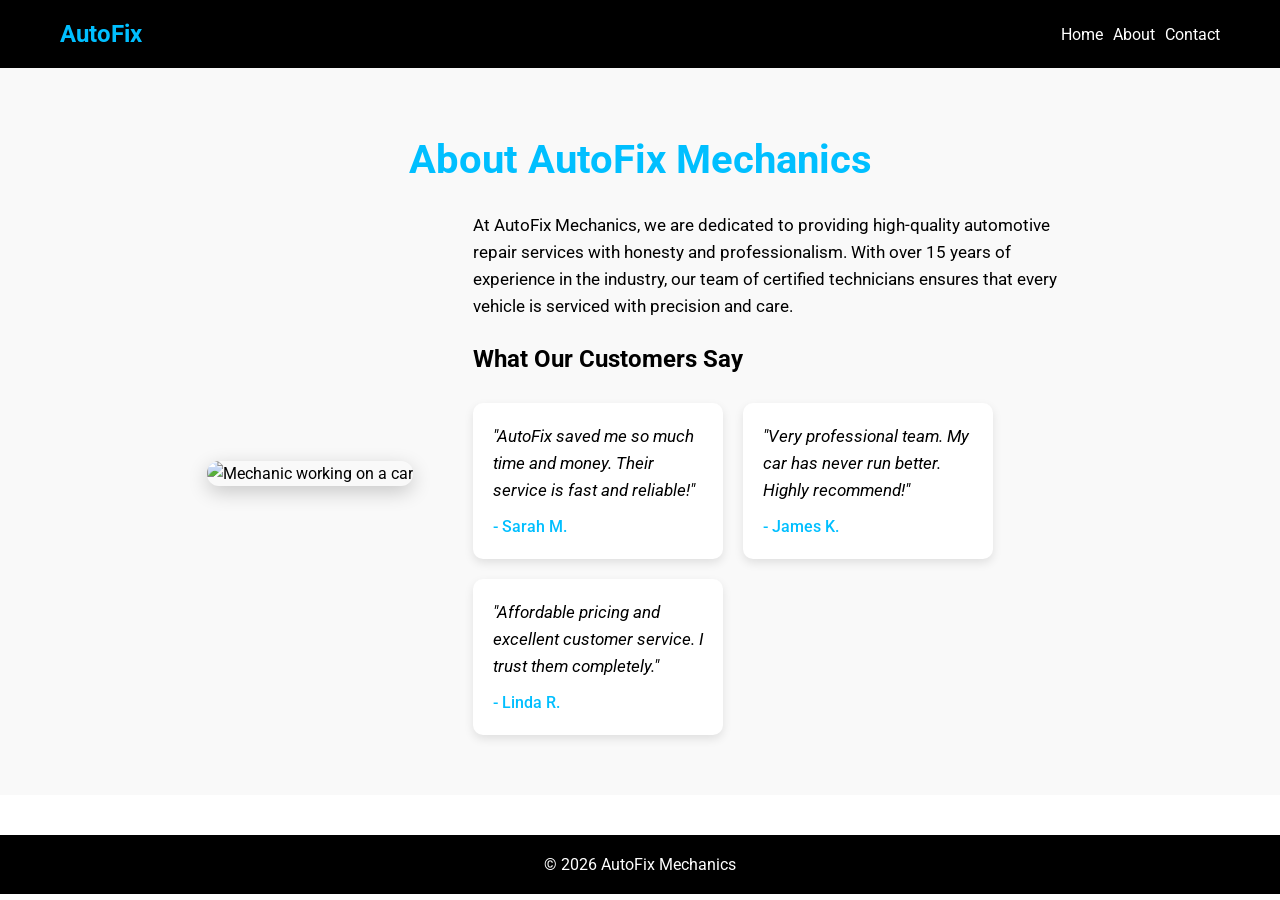
==== about.html @ c3317507 "made change" ====
<!DOCTYPE html>
<html lang="en">
<head>

<meta charset="UTF-8">
<meta name="viewport" content="width=device-width, initial-scale=1.0">

<title>About Us</title>

<link rel="icon" href="https://cdn-icons-png.flaticon.com/512/18314/18314486.png">

<link href="https://fonts.googleapis.com/css2?family=Roboto:wght@300;400;700&display=swap" rel="stylesheet">

<link rel="stylesheet" href="style.css">

</head>

<body>

<header>
<nav class="navbar">

<h1 class="logo"> AutoFix</h1>

<ul class="nav-links">
<li><a href="index.html">Home</a></li>
<li><a href="about.html">About</a></li>
<li><a href="contact.html">Contact</a></li>
</ul>

</nav>
</header>




<section class="about">

<h1>About AutoFix Mechanics</h1>

<div class="about-container">

<div class="about-image">
<img src="https://images.unsplash.com/photo-1619642751034-765dfdf7c58e" alt="Mechanic working on a car">
</div>

<div class="about-text">

<p>
At AutoFix Mechanics, we are dedicated to providing high-quality automotive repair
services with honesty and professionalism. With over 15 years of experience in the industry,
our team of certified technicians ensures that every vehicle is serviced with precision and care.
</p>

<h2>What Our Customers Say</h2>

<div class="testimonials">

<div class="testimonial-card">
<p>"AutoFix saved me so much time and money. Their service is fast and reliable!"</p>
<h4>- Sarah M.</h4>
</div>

<div class="testimonial-card">
<p>"Very professional team. My car has never run better. Highly recommend!"</p>
<h4>- James K.</h4>
</div>

<div class="testimonial-card">
<p>"Affordable pricing and excellent customer service. I trust them completely."</p>
<h4>- Linda R.</h4>
</div>

</div>

</div>

</div>

</section>


<footer>
<p>© 2026 AutoFix Mechanics</p>
</footer>

</body>
</html>
---- style.css ----
*{
    margin:0;
    padding:0;
    box-sizing:border-box;
    font-family:'Roboto', sans-serif;
    }
    
    /* COLORS */
    :root{
    --primary:white;
    --secondary:black;
    --tertiary:#00bfff;
    }
    
    /* CURSORS */
    body{
    background:var(--primary);
    color:var(--secondary);
    cursor:default;
    }
    
    a, button{
    cursor:pointer;
    }
    
    .navbar{
    display:flex;
    justify-content:space-between;
    align-items:center;
    padding:20px 60px;
    background:black;
    color:white;
    }
    
    .logo{
    color:var(--tertiary);
    font-size:1.8rem;
    font-weight:bold;
    }
    
    .nav-links{
    display:flex;
    list-style:none;
    gap:30px;
    }
    
    .nav-links a{
    text-decoration:none;
    color:white;
    transition:0.3s;
    }
    
    .nav-links a:hover{
    color:var(--tertiary);
    }
   
    .hero{
    height:80vh;
    background:url("https://images.unsplash.com/photo-1486262715619-67b85e0b08d3") center/cover;
    display:flex;
    align-items:center;
    justify-content:center;
    text-align:center;
    color:white;
    }
    
    .hero-text h1{
    font-size:3rem;
    margin-bottom:10px;
    }
    
    .hero-text h2{
    margin-bottom:20px;
    font-weight:300;
    }
    
    .btn{
    padding:12px 25px;
    background:var(--tertiary);
    color:white;
    text-decoration:none;
    border-radius:5px;
    transition:0.3s;
    border:none;
    }
    
    .btn:hover{
    background:black;
    border:1px solid var(--tertiary);
    transform:scale(1.05);
    box-shadow:0 0 10px var(--tertiary);
    }
    
   
    .services{
    padding:60px 10%;
    text-align:center;
    }
    
    .service-container{
    display:flex;
    gap:30px;
    margin-top:40px;
    flex-wrap:wrap;
    justify-content:center;
    }
    
    .card{
    background:white;
    box-shadow:0 4px 10px rgba(0,0,0,0.1);
    padding:20px;
    width:300px;
    transition:0.3s;
    }
    
    .card img{
    width:100%;
    height:200px;
    object-fit:cover;
    }
    
    .card:hover{
    transform:translateY(-10px);
    }
    
    .card h3{
    margin-top:15px;
    color:var(--tertiary);
    }
  
    input, textarea{
    width:50%;
    padding:10px;
    border:1px solid #ccc;
    }
    
  
    footer{
    background:black;
    color:white;
    text-align:center;
    padding:20px;
    margin-top:40px;
    }

   
.about {
    padding: 80px 10%;
    line-height: 1.8;
    background: #f9f9f9;
}

.about h1 {
    margin-bottom: 30px;
    color: var(--tertiary);
    text-align: center;
    font-size: 2.5rem;
}

.about-container {
    display: flex;
    align-items: center;
    justify-content: center;
    gap: 60px;
    flex-wrap: wrap;
}

.about-image img {
    width: 450px;
    max-width: 100%;
    border-radius: 12px;
    box-shadow: 0 6px 20px rgba(0,0,0,0.2);
}


.about-text {
    max-width: 600px;
}

.about-text p {
    margin-bottom: 20px;
    font-size: 1.05rem;
}


.testimonials {
    display: flex;
    gap: 20px;
    margin-top: 25px;
    flex-wrap: wrap;
}

.testimonial-card {
    background: white;
    padding: 20px;
    border-radius: 10px;
    width: 250px;
    box-shadow: 0 4px 10px rgba(0,0,0,0.1);
    transition: 0.3s;
}

.testimonial-card:hover {
    transform: translateY(-5px);
}

.testimonial-card p {
    font-style: italic;
    margin-bottom: 10px;
}

.testimonial-card h4 {
    color: var(--tertiary);
    font-weight: 500;
}

/* MOBILE RESPONSIVE */
@media (max-width: 768px) {

    .about {
        padding: 50px 5%;
        text-align: center;
    }

    .about-container {
        flex-direction: column;
    }

    .about-text {
        max-width: 100%;
    }

    .testimonials {
        justify-content: center;
    }

    .testimonial-card {
        width: 90%;
    }
}

    /* ABOUT WITH IMAGE */

/* .about-container{
    display:flex;
    align-items:center;
    gap:40px;
    margin-top:30px;
    flex-wrap:wrap;
    } */
    /* .about-container{
        display:flex;
        align-items:center;
        justify-content:space-between;
        gap:50px;
        margin-top:30px;
        flex-wrap:wrap;
        }
        
    
    .about-image img{
    width:400px;
    border-radius:10px;
    box-shadow:0 4px 10px rgba(0,0,0,0.2);
    /* } */
    
    .about-text{
    max-width:600px;
    } */
    
    .about{
        padding:60px 10%;
        line-height:1.6;
        }
        
        .about h1{
        margin-bottom:20px;
        color:var(--tertiary);
        }
        
        .about h2{
        margin-top:20px;
        color:var(--secondary);
        }
        
        .about-list{
        margin-top:10px;
        padding-left:20px;
        }
        
        .about-list li{
        margin-bottom:8px;
        }
        
    
    .about{
        padding:60px 10%;
        line-height:1.6;
        }
        
        .about h1{
        margin-bottom:20px;
        color:var(--tertiary);
        }
        
        .about h2{
        margin-top:20px;
        color:var(--secondary);
        }
        
        .about-list{
        margin-top:10px;
        padding-left:20px;
        }
        
        .about-list li{
        margin-bottom:8px;
        }
        
   
    @media (max-width:768px){
        .navbar{
            flex-direction: row;
            justify-content: space-between;
            align-items: center;
            padding: 15px 20px;
        }
    
        .nav-links{
            flex-direction: row; 
            gap: 15px;
            flex-wrap: nowrap; 
            justify-content: center;
        }
        .nav-links a{
            font-size: 0.9rem;
        }
    .hero-text h1{
    font-size:2rem;
    }
    
    .hero-text h2{
    font-size:1rem;
    }
    
    .service-container{
    flex-direction:column;
    align-items:center;
    }
    
    .card{
    width:90%;
    }
    
    input, textarea{
    width:90%;
    }
    
    .btn{
    width:80%;
    }
    
    }
    @media (max-width:768px){

        .about-container{
        flex-direction:column;
        text-align:center;
        }
        
        .about-image img{
        width:90%;
        }
        
        }
        .logo{
            font-size: 1.5rem;
        }
        
        .nav-links{
            gap: 10px;
        }
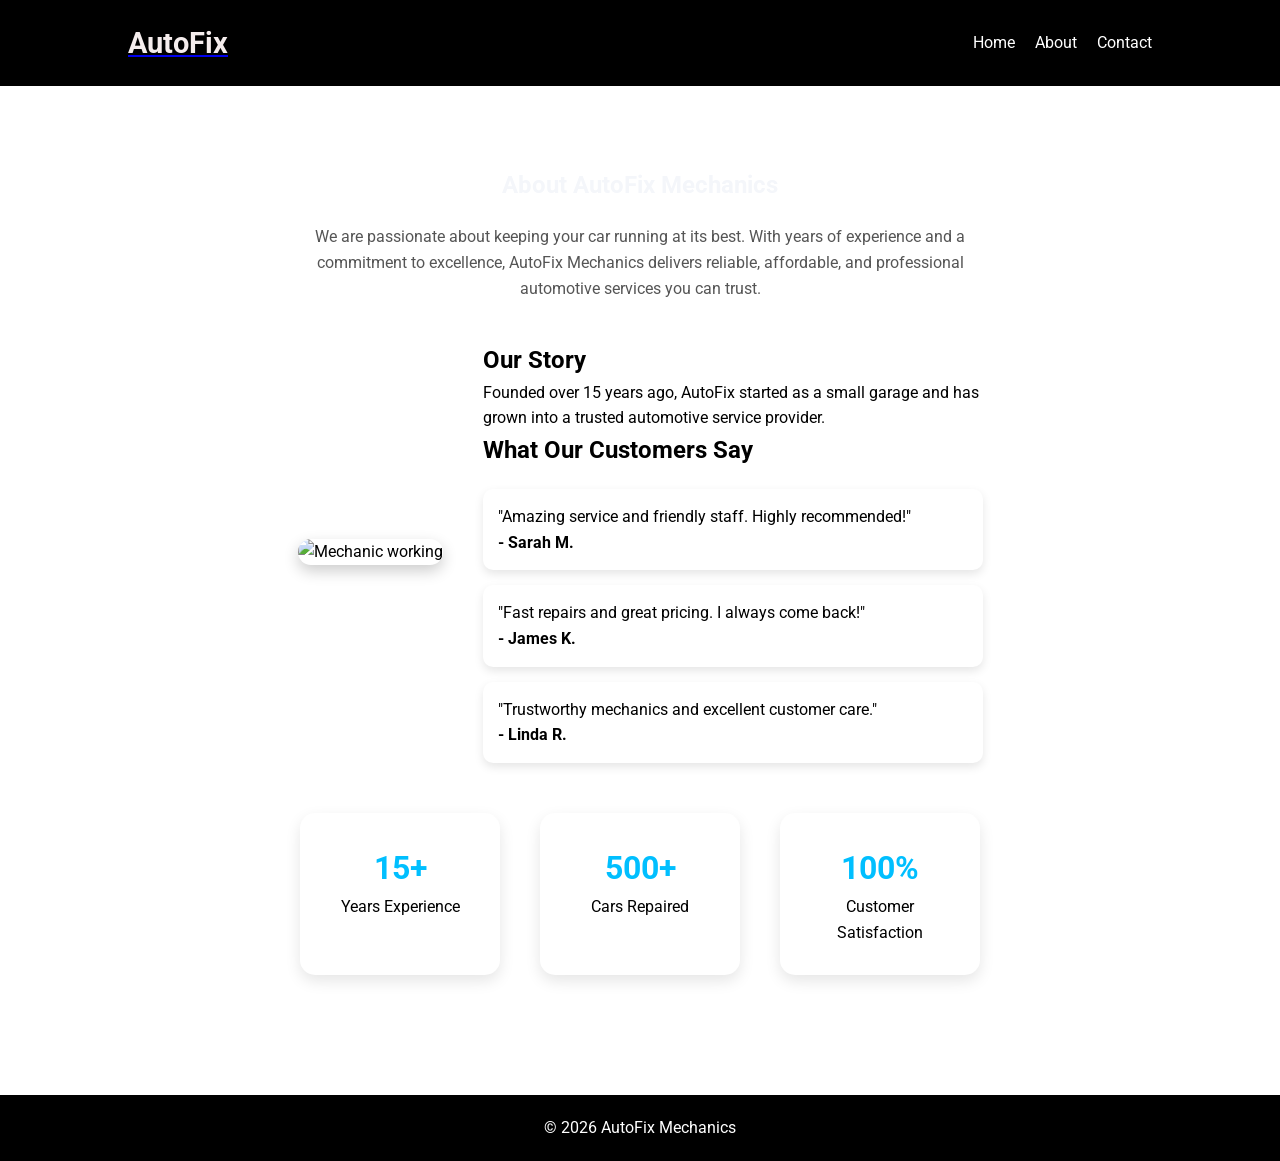
==== commit d44bb847: "last change" ====
--- a/about.html
+++ b/about.html
@@ -20,7 +20,7 @@
 <header>
 <nav class="navbar">
 
-<h1 class="logo"> AutoFix</h1>
+    <a href="index.html"><h1 class="logo">AutoFix</h1></a>
 
 <ul class="nav-links">
 <li><a href="index.html">Home</a></li>
@@ -31,25 +31,28 @@
 </nav>
 </header>
 
-
-
-
 <section class="about">
 
 <h1>About AutoFix Mechanics</h1>
 
+<p class="about-intro">
+We are passionate about keeping your car running at its best. With years of
+experience and a commitment to excellence, AutoFix Mechanics delivers reliable,
+affordable, and professional automotive services you can trust.
+</p>
+
 <div class="about-container">
 
 <div class="about-image">
-<img src="https://images.unsplash.com/photo-1619642751034-765dfdf7c58e" alt="Mechanic working on a car">
+<img src="https://images.unsplash.com/photo-1619642751034-765dfdf7c58e" alt="Mechanic working">
 </div>
 
 <div class="about-text">
 
+<h2>Our Story</h2>
 <p>
-At AutoFix Mechanics, we are dedicated to providing high-quality automotive repair
-services with honesty and professionalism. With over 15 years of experience in the industry,
-our team of certified technicians ensures that every vehicle is serviced with precision and care.
+Founded over 15 years ago, AutoFix started as a small garage and has grown into a trusted
+automotive service provider.
 </p>
 
 <h2>What Our Customers Say</h2>
@@ -57,17 +60,20 @@
 <div class="testimonials">
 
 <div class="testimonial-card">
-<p>"AutoFix saved me so much time and money. Their service is fast and reliable!"</p>
+
+<p>"Amazing service and friendly staff. Highly recommended!"</p>
 <h4>- Sarah M.</h4>
 </div>
 
 <div class="testimonial-card">
-<p>"Very professional team. My car has never run better. Highly recommend!"</p>
+
+<p>"Fast repairs and great pricing. I always come back!"</p>
 <h4>- James K.</h4>
 </div>
 
 <div class="testimonial-card">
-<p>"Affordable pricing and excellent customer service. I trust them completely."</p>
+
+<p>"Trustworthy mechanics and excellent customer care."</p>
 <h4>- Linda R.</h4>
 </div>
 
@@ -77,8 +83,27 @@
 
 </div>
 
+
+<div class="about-extra">
+
+<div class="extra-box">
+<h3>15+</h3>
+<p>Years Experience</p>
+</div>
+
+<div class="extra-box">
+<h3>500+</h3>
+<p>Cars Repaired</p>
+</div>
+
+<div class="extra-box">
+<h3>100%</h3>
+<p>Customer Satisfaction</p>
+</div>
+
+</div>
+
 </section>
-
 
 <footer>
 <p>© 2026 AutoFix Mechanics</p>
--- a/style.css
+++ b/style.css
@@ -1,3 +1,4 @@
+
 *{
     margin:0;
     padding:0;
@@ -5,43 +6,48 @@
     font-family:'Roboto', sans-serif;
     }
     
-    /* COLORS */
+   
     :root{
-    --primary:white;
-    --secondary:black;
+    --primary:#ffffff;
+    --secondary:#000000;
     --tertiary:#00bfff;
     }
-    
-    /* CURSORS */
+   
     body{
     background:var(--primary);
     color:var(--secondary);
-    cursor:default;
-    }
-    
-    a, button{
-    cursor:pointer;
+    line-height:1.6;
     }
     
     .navbar{
     display:flex;
     justify-content:space-between;
     align-items:center;
-    padding:20px 60px;
-    background:black;
-    color:white;
+    padding:20px 10%;
+    background:var(--secondary);
     }
     
     .logo{
-    color:var(--tertiary);
+    color:rgb(245, 237, 237);
     font-size:1.8rem;
     font-weight:bold;
-    }
-    
+    text-decoration: none;
+    }
+
+    h1{
+        
+        color: rgb(244, 246, 250);
+        text-decoration: none;
+    }
+
+    .logo a:hover{
+        color:var(--tertiary);
+    }
+
     .nav-links{
-    display:flex;
     list-style:none;
-    gap:30px;
+    display:flex;
+    gap:20px;
     }
     
     .nav-links a{
@@ -55,13 +61,23 @@
     }
    
     .hero{
-    height:80vh;
-    background:url("https://images.unsplash.com/photo-1486262715619-67b85e0b08d3") center/cover;
-    display:flex;
-    align-items:center;
-    justify-content:center;
-    text-align:center;
+    height:90vh;
+    display:flex;
+    justify-content:center;
+    align-items:center;
+    text-align:center;
+    background:linear-gradient(rgba(0,0,0,0.6),rgba(0,0,0,0.6)),
+    url('https://images.unsplash.com/photo-1503376780353-7e6692767b70');
+    background-size:cover;
+    background-position:center;
     color:white;
+    padding:20px;
+    }
+    
+    .hero-text{
+    background:rgba(0,0,0,0.4);
+    padding:30px;
+    border-radius:15px;
     }
     
     .hero-text h1{
@@ -70,270 +86,270 @@
     }
     
     .hero-text h2{
+    font-weight:300;
     margin-bottom:20px;
-    font-weight:300;
-    }
+    }
+    
     
     .btn{
+    background:linear-gradient(45deg, #00bfff, #009acd);
+    color:white;
     padding:12px 25px;
-    background:var(--tertiary);
-    color:white;
+    border-radius:30px;
     text-decoration:none;
-    border-radius:5px;
+    display:inline-block;
     transition:0.3s;
-    border:none;
+    box-shadow:0 4px 15px rgba(0,191,255,0.4);
+    position:relative;
+    overflow:hidden;
     }
     
     .btn:hover{
-    background:black;
-    border:1px solid var(--tertiary);
-    transform:scale(1.05);
-    box-shadow:0 0 10px var(--tertiary);
+    transform:translateY(-3px) scale(1.05);
+    box-shadow:0 0 15px #00bfff,
+               0 0 30px rgba(0,191,255,0.6);
+    }
+    
+    .btn:active{
+    transform:scale(0.95);
+    }
+    
+    .btn::before{
+    content:"";
+    position:absolute;
+    top:0;
+    left:-100%;
+    width:100%;
+    height:100%;
+    background:linear-gradient(120deg, transparent, rgba(255,255,255,0.6), transparent);
+    transition:0.5s;
+    }
+    
+    .btn:hover::before{
+    left:100%;
     }
     
    
     .services{
-    padding:60px 10%;
-    text-align:center;
+    padding:80px 10%;
+    text-align:center;
+    }
+    
+    .services h2{
+    margin-bottom:40px;
     }
     
     .service-container{
     display:flex;
+    justify-content:center;
     gap:30px;
-    margin-top:40px;
     flex-wrap:wrap;
-    justify-content:center;
-    }
+    }
+    
     
     .card{
     background:white;
-    box-shadow:0 4px 10px rgba(0,0,0,0.1);
-    padding:20px;
-    width:300px;
-    transition:0.3s;
+    width:260px;
+    border-radius:15px;
+    overflow:hidden;
+    box-shadow:0 6px 15px rgba(0,0,0,0.1);
+    transition:0.4s;
+    position:relative;
+    }
+    
+    .card:hover{
+    transform:translateY(-10px) scale(1.03);
+    box-shadow:0 0 15px var(--tertiary),
+               0 0 30px rgba(0,191,255,0.5);
     }
     
     .card img{
     width:100%;
-    height:200px;
+    height:180px;
     object-fit:cover;
     }
     
-    .card:hover{
+    .card h3{
+    margin:15px 0 10px;
+    }
+    
+    .card p{
+    padding:0 15px 20px;
+    color:#555;
+    }
+   
+    .about{
+    padding:80px 10%;
+    text-align:center;
+    }
+    
+    .about-intro{
+    max-width:700px;
+    margin:20px auto 40px;
+    color:#555;
+    }
+    
+    .about-container{
+    display:flex;
+    align-items:center;
+    gap:40px;
+    flex-wrap:wrap;
+    justify-content:center;
+    }
+    
+    .about-image img{
+    width:350px;
+    border-radius:15px;
+    box-shadow:0 6px 15px rgba(0,0,0,0.2);
+    transition:0.4s ease;
+    }
+    
+    .about-image img:hover{
+    transform:translateY(-10px) scale(1.03);
+    box-shadow:0 0 15px var(--tertiary),
+               0 0 30px rgba(0,191,255,0.5);
+    }
+    
+    .about-text{
+    max-width:500px;
+    text-align:left;
+    }
+    
+   
+    .testimonials{
+    margin-top:20px;
+    display:flex;
+    flex-direction:column;
+    gap:15px;
+    }
+    
+    .testimonial-card{
+    background:white;
+    padding:15px;
+    border-radius:10px;
+    box-shadow:0 4px 10px rgba(0,0,0,0.1);
+    }
+    
+    .about-extra{
+    display:flex;
+    justify-content:center;
+    gap:40px;
+    margin-top:50px;
+    flex-wrap:wrap;
+    }
+    
+    .extra-box{
+    background:white;
+    padding:30px;
+    width:200px;
+    text-align:center;
+    border-radius:15px;
+    box-shadow:0 6px 15px rgba(0,0,0,0.1);
+    transition:0.3s;
+    }
+    
+    .extra-box:hover{
     transform:translateY(-10px);
     }
     
-    .card h3{
-    margin-top:15px;
+    .extra-box h3{
+    font-size:2rem;
     color:var(--tertiary);
     }
-  
-    input, textarea{
-    width:50%;
-    padding:10px;
+    
+    
+    .contact{
+    padding: 2vh  10%;
+    text-align:center;
+    background:#f9f9f9;
+    overflow-y: hidden;
+    }
+    
+    .contact-intro{
+    margin-bottom:40px;
+    color:#555;
+    }
+    
+    .contact-container{
+    display:flex;
+    justify-content:center;
+    gap:50px;
+    flex-wrap:wrap;
+    }
+    
+    .contact-form{
+    display:flex;
+    flex-direction:column;
+    gap:15px;
+    }
+    
+    .contact-form input,
+    .contact-form textarea{
+    width:300px;
+    padding:12px;
+    border-radius:8px;
     border:1px solid #ccc;
     }
     
-  
+    .contact-form textarea{
+    min-height:120px;
+    resize:none;
+    }
+    
+    .contact-info{
+    background:white;
+    padding:30px;
+    border-radius:15px;
+    box-shadow:0 6px 15px rgba(0,0,0,0.1);
+    text-align:left;
+    }
+    
+    .contact-info h3{
+    margin-top:10px;
+    color:var(--tertiary);
+    }
+    
+
     footer{
-    background:black;
+    background:var(--secondary);
     color:white;
     text-align:center;
     padding:20px;
     margin-top:40px;
     }
-
-   
-.about {
-    padding: 80px 10%;
-    line-height: 1.8;
-    background: #f9f9f9;
-}
-
-.about h1 {
-    margin-bottom: 30px;
-    color: var(--tertiary);
-    text-align: center;
-    font-size: 2.5rem;
-}
-
-.about-container {
-    display: flex;
-    align-items: center;
-    justify-content: center;
-    gap: 60px;
-    flex-wrap: wrap;
-}
-
-.about-image img {
-    width: 450px;
-    max-width: 100%;
-    border-radius: 12px;
-    box-shadow: 0 6px 20px rgba(0,0,0,0.2);
-}
-
-
-.about-text {
-    max-width: 600px;
-}
-
-.about-text p {
-    margin-bottom: 20px;
-    font-size: 1.05rem;
-}
-
-
-.testimonials {
-    display: flex;
-    gap: 20px;
-    margin-top: 25px;
-    flex-wrap: wrap;
-}
-
-.testimonial-card {
-    background: white;
-    padding: 20px;
-    border-radius: 10px;
-    width: 250px;
-    box-shadow: 0 4px 10px rgba(0,0,0,0.1);
-    transition: 0.3s;
-}
-
-.testimonial-card:hover {
-    transform: translateY(-5px);
-}
-
-.testimonial-card p {
-    font-style: italic;
-    margin-bottom: 10px;
-}
-
-.testimonial-card h4 {
-    color: var(--tertiary);
-    font-weight: 500;
-}
-
-/* MOBILE RESPONSIVE */
-@media (max-width: 768px) {
-
-    .about {
-        padding: 50px 5%;
-        text-align: center;
-    }
-
-    .about-container {
-        flex-direction: column;
-    }
-
-    .about-text {
-        max-width: 100%;
-    }
-
-    .testimonials {
-        justify-content: center;
-    }
-
-    .testimonial-card {
-        width: 90%;
-    }
-}
-
-    /* ABOUT WITH IMAGE */
-
-/* .about-container{
-    display:flex;
-    align-items:center;
-    gap:40px;
-    margin-top:30px;
-    flex-wrap:wrap;
-    } */
-    /* .about-container{
-        display:flex;
-        align-items:center;
-        justify-content:space-between;
-        gap:50px;
-        margin-top:30px;
-        flex-wrap:wrap;
-        }
-        
-    
-    .about-image img{
-    width:400px;
-    border-radius:10px;
-    box-shadow:0 4px 10px rgba(0,0,0,0.2);
-    /* } */
-    
-    .about-text{
-    max-width:600px;
-    } */
-    
-    .about{
-        padding:60px 10%;
-        line-height:1.6;
-        }
-        
-        .about h1{
-        margin-bottom:20px;
-        color:var(--tertiary);
-        }
-        
-        .about h2{
-        margin-top:20px;
-        color:var(--secondary);
-        }
-        
-        .about-list{
-        margin-top:10px;
-        padding-left:20px;
-        }
-        
-        .about-list li{
-        margin-bottom:8px;
-        }
-        
-    
-    .about{
-        padding:60px 10%;
-        line-height:1.6;
-        }
-        
-        .about h1{
-        margin-bottom:20px;
-        color:var(--tertiary);
-        }
-        
-        .about h2{
-        margin-top:20px;
-        color:var(--secondary);
-        }
-        
-        .about-list{
-        margin-top:10px;
-        padding-left:20px;
-        }
-        
-        .about-list li{
-        margin-bottom:8px;
-        }
-        
-   
+    
+  
+    .fade-in{
+    opacity:0;
+    transform:translateY(20px);
+    animation:fadeInUp 1s ease forwards;
+    }
+    
+    @keyframes fadeInUp{
+    to{
+    opacity:1;
+    transform:translateY(0);
+    }
+    }
+    
+    /* MOBILE RESPONSIVE */
     @media (max-width:768px){
-        .navbar{
-            flex-direction: row;
-            justify-content: space-between;
-            align-items: center;
-            padding: 15px 20px;
-        }
-    
-        .nav-links{
-            flex-direction: row; 
-            gap: 15px;
-            flex-wrap: nowrap; 
-            justify-content: center;
-        }
-        .nav-links a{
-            font-size: 0.9rem;
-        }
+    
+    .navbar{
+    flex-direction:row;
+    gap:10px;
+    text-align:center;
+    }
+    
+    .nav-links{
+    flex-direction:row;
+    gap:10px;
+    }
+    
+    .hero{
+    height:70vh;
+    }
+    
     .hero-text h1{
     font-size:2rem;
     }
@@ -347,35 +363,24 @@
     align-items:center;
     }
     
-    .card{
+    .about-container{
+    flex-direction:column;
+    text-align:center;
+    }
+    
+    .about-text{
+    text-align:center;
+    }
+    
+    .contact-container{
+    flex-direction:column;
+    align-items:center;
+    }
+    
+    .contact-form input,
+    .contact-form textarea{
     width:90%;
     }
     
-    input, textarea{
-    width:90%;
-    }
-    
-    .btn{
-    width:80%;
-    }
-    
-    }
-    @media (max-width:768px){
-
-        .about-container{
-        flex-direction:column;
-        text-align:center;
-        }
-        
-        .about-image img{
-        width:90%;
-        }
-        
-        }
-        .logo{
-            font-size: 1.5rem;
-        }
-        
-        .nav-links{
-            gap: 10px;
-        }+    }
+    
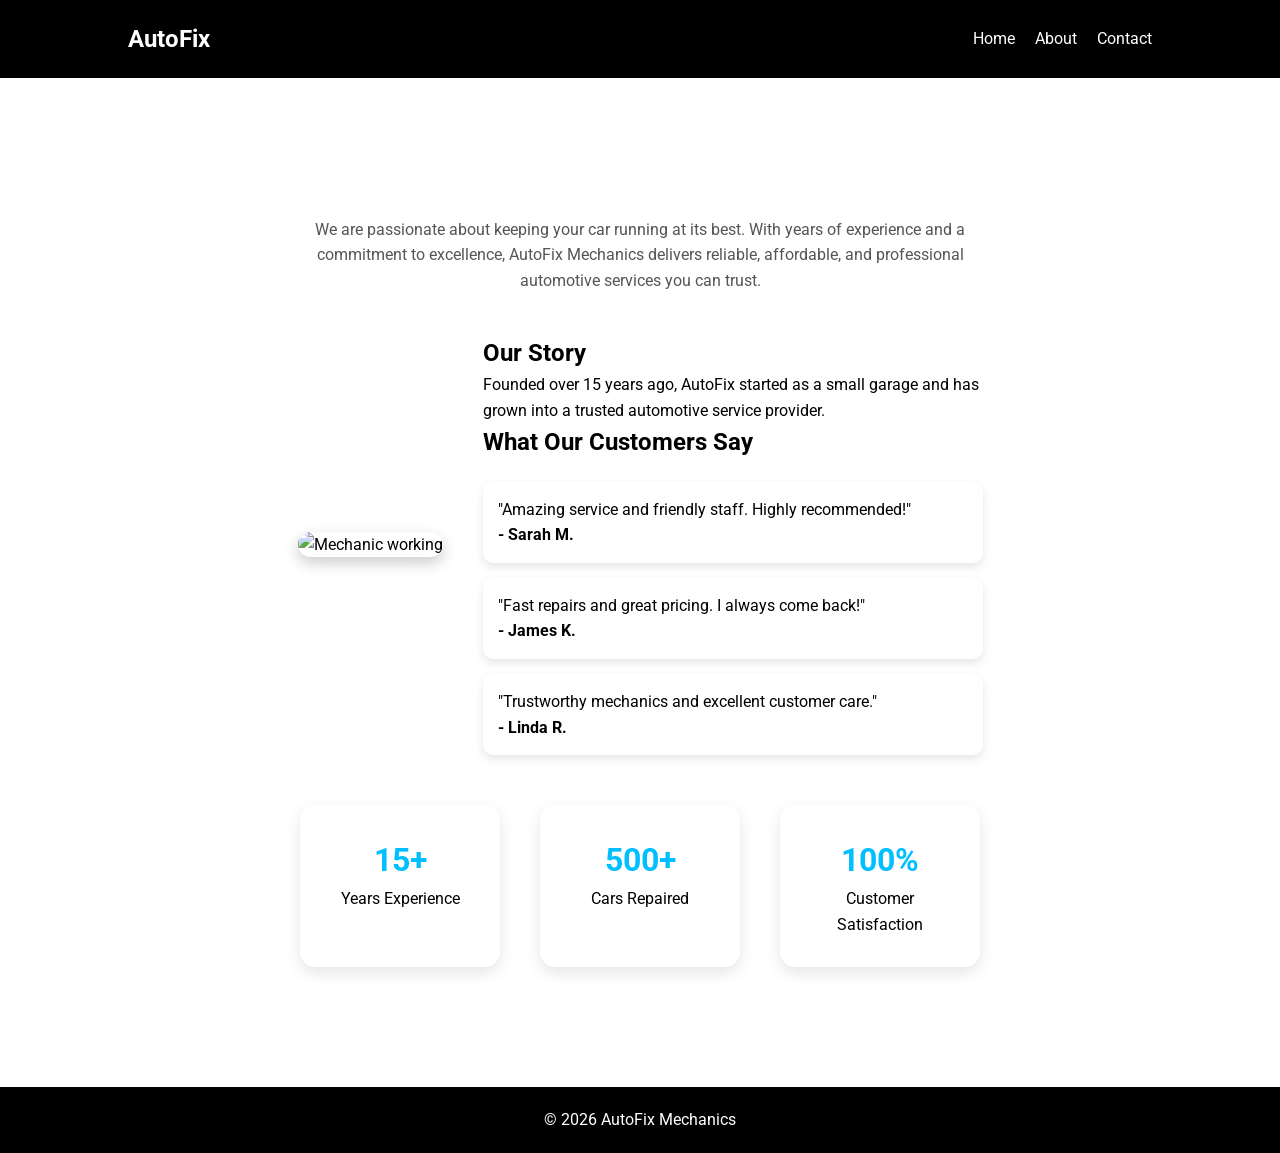
==== commit 98f6ae06: "'new change'" ====
--- a/about.html
+++ b/about.html
@@ -20,7 +20,7 @@
 <header>
 <nav class="navbar">
 
-    <a href="index.html"><h1 class="logo">AutoFix</h1></a>
+    <h1 lass="logo">AutoFix</h1>
 
 <ul class="nav-links">
 <li><a href="index.html">Home</a></li>
--- a/style.css
+++ b/style.css
@@ -31,13 +31,14 @@
     color:rgb(245, 237, 237);
     font-size:1.8rem;
     font-weight:bold;
-    text-decoration: none;
+    text-decoration-color: black;
     }
 
     h1{
-        
-        color: rgb(244, 246, 250);
-        text-decoration: none;
+        color:rgb(253, 252, 252);
+        transition:0.3s;
+        color: white;
+        text-decoration-color: black;
     }
 
     .logo a:hover{
